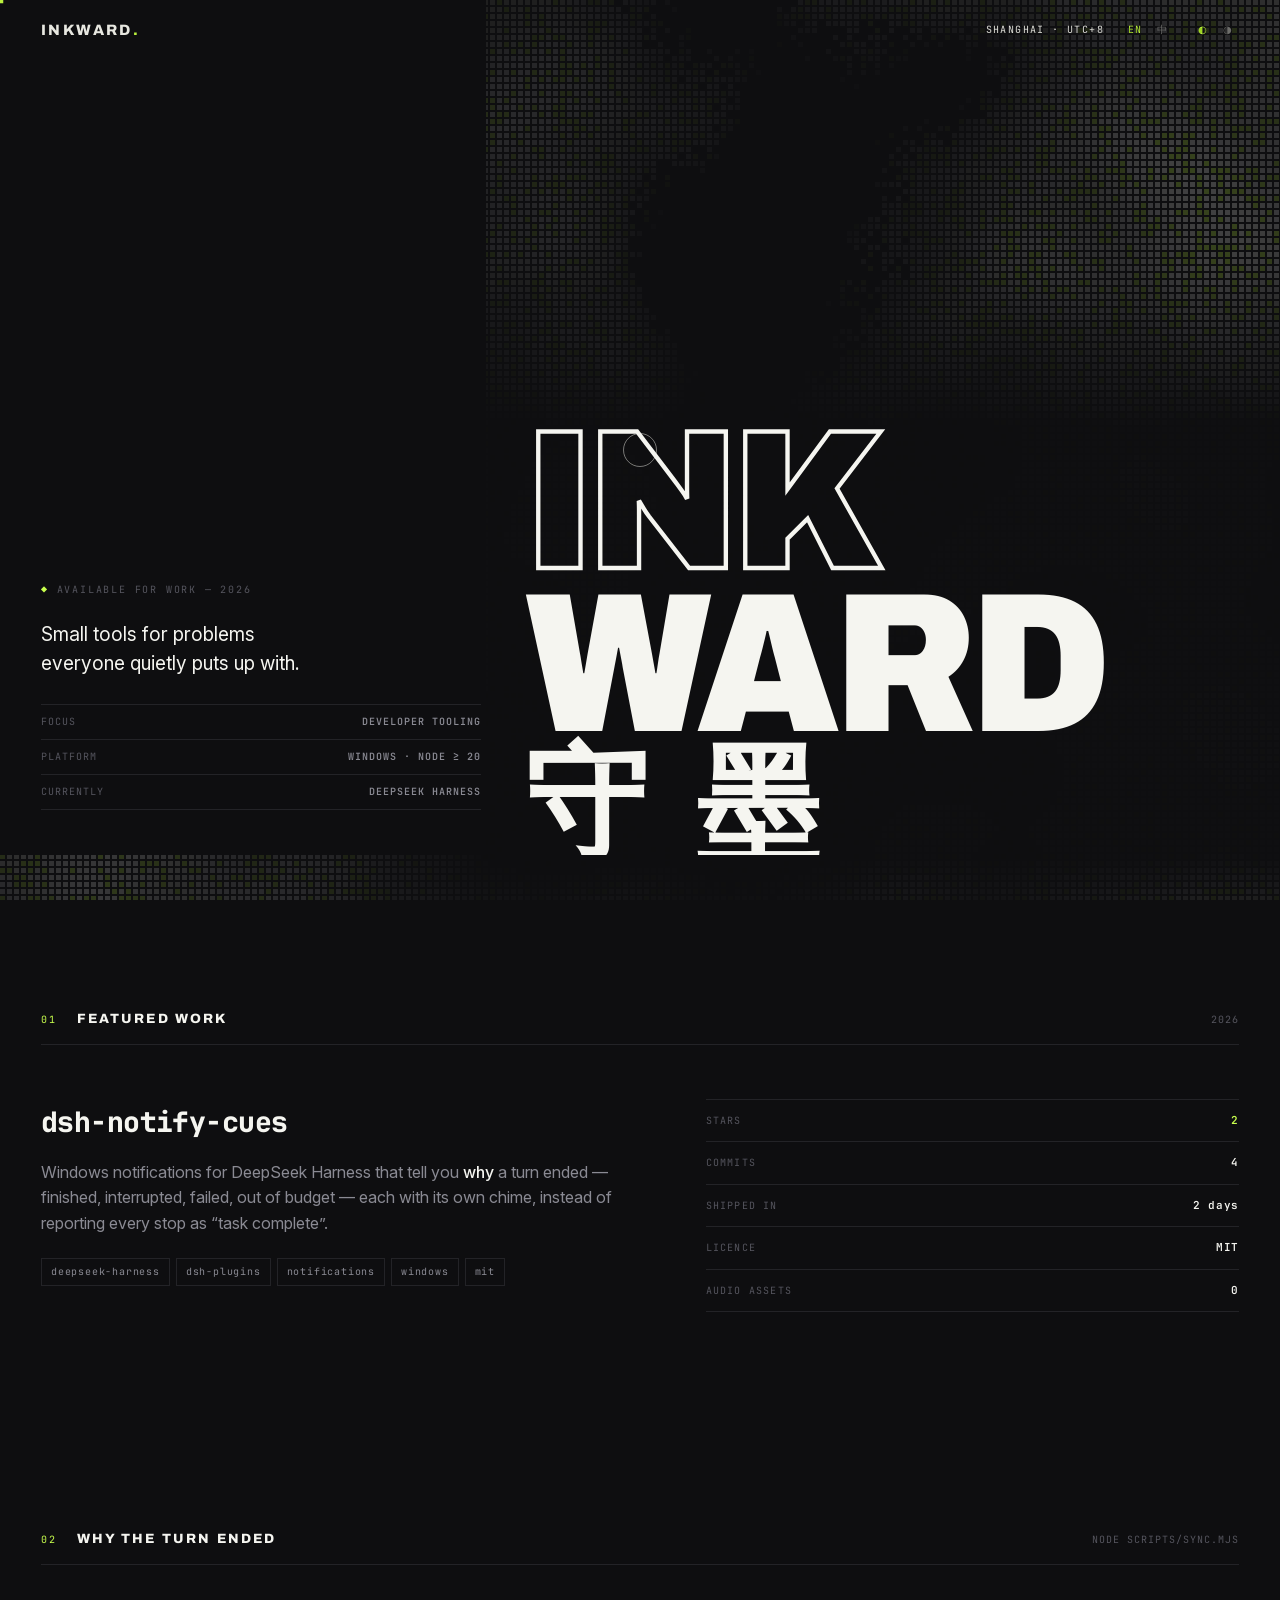
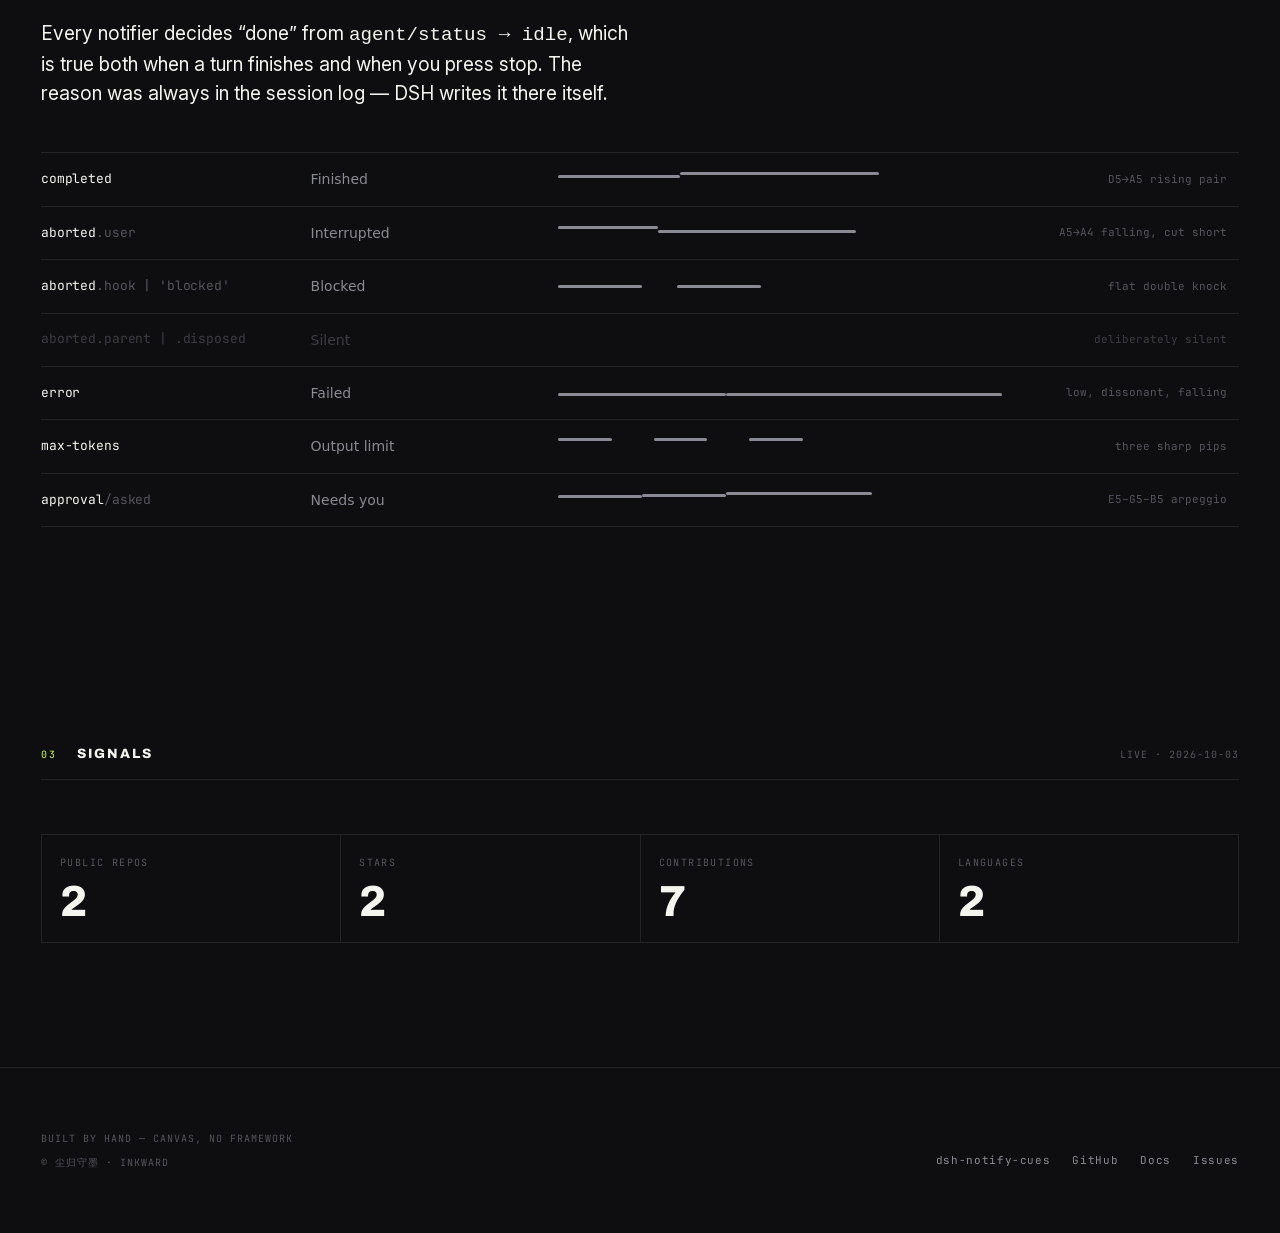
==== index.html @ d7ea8766 "feat: INKWARD site — generative pixel field, four language/theme variants" ====
<!doctype html>
<html lang="en" data-theme="dark" data-lang="en" class="no-js">
<head>
<meta charset="utf-8">
<meta name="viewport" content="width=device-width, initial-scale=1">
<title>INKWARD — 守墨</title>
<meta name="description" content="Small tools for problems everyone quietly puts up with. Windows-first, Node ≥ 20.">
<meta name="theme-color" content="#0E0E10">

<meta property="og:type" content="website">
<meta property="og:title" content="INKWARD — 守墨">
<meta property="og:description" content="Small tools for problems everyone quietly puts up with.">
<meta property="og:url" content="https://inkward.github.io/">
<meta name="twitter:card" content="summary_large_image">

<link rel="preload" href="fonts/archivo-var.woff2" as="font" type="font/woff2" crossorigin>
<link rel="preload" href="fonts/inter-var.woff2" as="font" type="font/woff2" crossorigin>
<link rel="stylesheet" href="styles.css">

<script>
/* Runs before first paint: decide the theme and language from storage, and mark
   that JS is available so the reveal styles only apply when something can undo
   them. Inline and synchronous on purpose — any deferred version flashes. */
(function () {
  var d = document.documentElement;
  d.classList.remove('no-js');
  d.classList.add('js');
  try {
    var t = localStorage.getItem('inkward:theme');
    var l = localStorage.getItem('inkward:lang');
    d.setAttribute('data-theme', 'dark');
    else if (window.matchMedia('(prefers-color-scheme: light)').matches) {
      /* The brief says dark is the default, so the OS preference only applies
         when the visitor has never chosen. */
      d.setAttribute('data-theme', 'dark');
    }
    d.setAttribute('data-lang', 'en');
    else if ((navigator.language || '').toLowerCase().indexOf('zh') === 0) d.setAttribute('data-lang', 'zh');
  } catch (e) { /* private mode — fall back to the defaults in the markup */ }
})();
</script>
</head>

<body>
<div class="cursor" aria-hidden="true"></div>
<div class="cursor-ring" aria-hidden="true"></div>

<!-- The generative field. Fixed behind everything, and the only ornament on the
     page. Painted by field.js on a Canvas 2D context. -->
<div class="field-wrap" aria-hidden="true"><canvas id="field"></canvas></div>

<!-- ------------------------------------------------------------------ nav -->
<header class="nav">
  <a class="wordmark" href="#top">INKWARD<span>.</span></a>

  <div class="nav-meta">
    <span data-only="en">Shanghai · UTC+8</span>
    <span data-only="zh">上海 · UTC+8</span>

    <div class="switch" role="group" aria-label="Language">
      <button type="button" data-set-lang="en" aria-pressed="true">EN</button>
      <button type="button" data-set-lang="zh" aria-pressed="false">中</button>
    </div>

    <div class="switch" role="group" aria-label="Theme">
      <button type="button" data-set-theme="dark" aria-pressed="true">◐</button>
      <button type="button" data-set-theme="light" aria-pressed="false">◑</button>
    </div>
  </div>
</header>

<main id="top">

<!-- ----------------------------------------------------------------- hero -->
<section class="hero">
  <div class="hero-rail">
    <div class="hero-rail-inner">
      <p class="eyebrow">
        <b>◆</b>
        <span data-only="en">Available for work — 2026</span>
        <span data-only="zh">可接项目 — 2026</span>
      </p>

      <p class="lede" data-only="en">
        Small tools for problems everyone quietly puts up with.
      </p>
      <p class="lede" data-only="zh">
        写工具，解决那些每个人都默默忍受的小问题。
      </p>

      <ul class="rail-list">
        <li>
          <span data-only="en">Focus</span><span data-only="zh">方向</span>
          <b data-only="en">Developer tooling</b><b data-only="zh">开发工具</b>
        </li>
        <li>
          <span data-only="en">Platform</span><span data-only="zh">平台</span>
          <b>Windows · Node ≥ 20</b>
        </li>
        <li>
          <span data-only="en">Currently</span><span data-only="zh">当前</span>
          <b>DeepSeek Harness</b>
        </li>
      </ul>
    </div>
  </div>

  <div class="hero-display">
    <h1 class="display">
      <span class="hollow">Ink</span>
      <span class="solid">ward</span>
      <span class="zh">守 墨</span>
    </h1>
  </div>
</section>

<!-- -------------------------------------------------------------- project -->
<section id="work">
  <div class="wrap">
    <div class="sec-head reveal">
      <span class="sec-num">01</span>
      <h2 class="sec-title"><span data-only="en">Featured work</span><span data-only="zh">代表作品</span></h2>
      <span class="sec-note">2026</span>
    </div>

    <div class="project">
      <div class="reveal">
        <h3>dsh-notify-cues</h3>
        <p data-only="en">
          Windows notifications for DeepSeek Harness that tell you <strong>why</strong> a turn
          ended — finished, interrupted, failed, out of budget — each with its own chime,
          instead of reporting every stop as “task complete”.
        </p>
        <p data-only="zh">
          给 DeepSeek Harness 的 Windows 通知：告诉你这一轮<strong>为什么</strong>结束 ——
          完成、被中断、出错、额度耗尽，各有各的提示音，而不是把每次停止都报成「任务完成」。
        </p>
        <div class="tags">
          <span class="tag">deepseek-harness</span>
          <span class="tag">dsh-plugins</span>
          <span class="tag">notifications</span>
          <span class="tag">windows</span>
          <span class="tag">mit</span>
        </div>
      </div>

      <ul class="facts reveal" style="--d:80ms">
        <li><span data-only="en">Stars</span><span data-only="zh">Stars</span><b class="acid">2</b></li>
        <li><span data-only="en">Commits</span><span data-only="zh">提交</span><b>4</b></li>
        <li><span data-only="en">Shipped in</span><span data-only="zh">用时</span><b>2 days</b></li>
        <li><span data-only="en">Licence</span><span data-only="zh">许可</span><b>MIT</b></li>
        <li><span data-only="en">Audio assets</span><span data-only="zh">音频文件</span><b>0</b></li>
      </ul>
    </div>
  </div>
</section>

<!-- --------------------------------------------------------------- matrix -->
<section id="detail">
  <div class="wrap">
    <div class="sec-head reveal">
      <span class="sec-num">02</span>
      <h2 class="sec-title"><span data-only="en">Why the turn ended</span><span data-only="zh">七种结束的理由</span></h2>
      <span class="sec-note">node scripts/sync.mjs</span>
    </div>

    <p class="lede reveal" style="max-width:70ch;margin-bottom:clamp(28px,5vh,56px)">
      <span data-only="en">Every notifier decides “done” from <code>agent/status → idle</code>, which is
      true both when a turn finishes and when you press stop. The reason was always in the
      session log — DSH writes it there itself.</span>
      <span data-only="zh">每个通知插件都靠 <code>agent/status → idle</code> 判断「完成了」，
      可这个信号在正常结束和你按下停止时完全相同。原因其实一直都在会话日志里 —— DSH 自己写的。</span>
    </p>

    <div class="matrix" id="matrix">
      <!-- Rows are generated by site.js from the same tone table the plugin uses,
           so the contour bars are measured, not drawn by hand. -->
    </div>
  </div>
</section>

<!-- ------------------------------------------------------------- activity -->
<section id="activity">
  <div class="wrap">
    <div class="sec-head reveal">
      <span class="sec-num">03</span>
      <h2 class="sec-title"><span data-only="en">Signals</span><span data-only="zh">现状</span></h2>
      <span class="sec-note" id="generated-note">live</span>
    </div>

    <dl class="acct reveal">
      <div><dt data-only="en">Public repos</dt><dt data-only="zh">公开仓库</dt><dd data-stat="repos">—</dd></div>
      <div><dt data-only="en">Stars</dt><dt data-only="zh">Stars</dt><dd data-stat="stars">—</dd></div>
      <div><dt data-only="en">Contributions</dt><dt data-only="zh">贡献</dt><dd data-stat="contribs">—</dd></div>
      <div><dt data-only="en">Languages</dt><dt data-only="zh">语言</dt><dd data-stat="langs">—</dd></div>
    </dl>
  </div>
</section>

</main>

<!-- --------------------------------------------------------------- footer -->
<footer>
  <div class="foot">
    <div>
      <p class="colophon">
        <span data-only="en">Built by hand — Canvas, no framework</span>
        <span data-only="zh">手写实现 —— Canvas，无框架</span>
      </p>
      <p class="colophon" style="margin-top:8px">© 尘归守墨 · INKWARD</p>
    </div>
    <nav class="foot-links">
      <a href="https://github.com/3332210/dsh-notify-cues">dsh-notify-cues</a>
      <a href="https://github.com/3332210">GitHub</a>
      <a href="https://github.com/3332210/dsh-notify-cues/blob/main/README.md" data-only="en">Docs</a>
      <a href="https://github.com/3332210/dsh-notify-cues/blob/main/README.md" data-only="zh">文档</a>
      <a href="https://github.com/3332210/dsh-notify-cues/issues" data-only="en">Issues</a>
      <a href="https://github.com/3332210/dsh-notify-cues/issues" data-only="zh">反馈</a>
    </nav>
  </div>
</footer>

<script type="module" src="site.js"></script>
</body>
</html>
---- styles.css ----
/* ===========================================================================
   INKWARD — stylesheet
   Governed by DESIGN.md. The three rules that matter:
     1. real scale contrast (18vw display vs 10px mono), nothing in between
     2. the field is the only ornament; no gradient strips, glows or stray rules
     3. the acid accent stays under 0.5% of visible area
   ========================================================================= */

/* ---------------------------------------------------------------- fonts -- */
/* Self-hosted variable fonts. One file per family covers the whole weight axis.
   Paths are relative, not root-absolute: the site is served from /inkward/ on
   GitHub Pages until a custom domain exists, and /fonts/… would 404 there. */
@font-face {
  font-family: 'Archivo';
  src: url('fonts/archivo-var.woff2') format('woff2-variations'),
       url('fonts/archivo-var.woff2') format('woff2');
  font-weight: 100 900;
  font-stretch: 62% 125%;
  font-display: swap;
}
@font-face {
  font-family: 'Inter';
  src: url('fonts/inter-var.woff2') format('woff2-variations'),
       url('fonts/inter-var.woff2') format('woff2');
  font-weight: 100 900;
  font-display: swap;
}
@font-face {
  font-family: 'JetBrains Mono';
  src: url('fonts/jetbrainsmono-var.woff2') format('woff2-variations'),
       url('fonts/jetbrainsmono-var.woff2') format('woff2');
  font-weight: 100 800;
  font-display: swap;
}

/* ---------------------------------------------------------------- tokens -- */
:root {
  --display: 'Archivo', 'Arial Black', system-ui, sans-serif;
  --sans: 'Inter', -apple-system, 'Segoe UI', system-ui, sans-serif;
  --mono: 'JetBrains Mono', ui-monospace, 'SF Mono', Consolas, monospace;
  /* No webfont for CJK: a full Simplified set is 3–8 MB, which is the wrong
     trade for a one-page site. The system stack is excellent on all three
     platforms, and the display/body size contrast carries the language. */
  --cjk: 'PingFang SC', 'Hiragino Sans GB', 'Microsoft YaHei', 'Noto Sans CJK SC',
         'Source Han Sans SC', system-ui, sans-serif;

  --ease: cubic-bezier(.16, .7, 0, 1);
  --slow: 900ms;
  --base: 600ms;
  --fast: 280ms;

  --gutter: clamp(20px, 3.2vw, 56px);
  --maxw: 1600px;
  --rail: 38%;
}

/* Dark is the default (per the brief). Light is an explicit opt-in. */
:root, :root[data-theme='dark'] {
  --paper: #0E0E10;
  --paper-2: #131316;
  --ink: #F5F5F0;
  --ink-2: #8A8A93;
  --ink-3: #55555E;
  --rule: #232327;
  --acid: #C8FF4D;
  --field-accent: #C8FF4D;
  --field-ink: #F5F5F0;
  color-scheme: dark;
}
:root[data-theme='light'] {
  --paper: #F2EFE9;
  --paper-2: #E9E5DD;
  --ink: #0B0B0D;
  --ink-2: #5C5C63;
  --ink-3: #8E8E93;
  --rule: #DEDAD1;
  --acid: #5C7A00;          /* darkened so it still reads on paper */
  --field-accent: #7A9E12;
  --field-ink: #2A2A2E;
  color-scheme: light;
}

* { box-sizing: border-box; }

html { -webkit-text-size-adjust: 100%; }

body {
  margin: 0;
  background: var(--paper);
  color: var(--ink);
  font-family: var(--sans);
  font-size: 16px;
  line-height: 1.6;
  overflow-x: hidden;
  transition: background var(--base) var(--ease), color var(--base) var(--ease);
}
html[data-lang='zh'] body { font-family: var(--cjk); }

::selection { background: var(--acid); color: var(--paper); }

/* --------------------------------------------------------------- cursor -- */
/* The single piece of showmanship on the page. A hard acid square tracks the
   pointer exactly; a thin ring lags behind it. Hidden on touch devices and for
   readers who asked for less motion. */
.cursor, .cursor-ring {
  position: fixed; top: 0; left: 0; z-index: 9999;
  pointer-events: none; will-change: transform;
}
.cursor {
  width: 7px; height: 7px; background: var(--acid);
  transform: translate3d(-50%, -50%, 0);
  mix-blend-mode: difference;
}
.cursor-ring {
  width: 34px; height: 34px;
  border: 1px solid color-mix(in srgb, var(--ink) 45%, transparent);
  border-radius: 50%;
  transform: translate3d(-50%, -50%, 0) scale(1);
  transition: width var(--fast) var(--ease), height var(--fast) var(--ease),
              border-color var(--fast) var(--ease), background var(--fast) var(--ease);
}
body[data-cursor='link'] .cursor-ring {
  width: 58px; height: 58px;
  border-color: var(--acid);
  background: color-mix(in srgb, var(--acid) 12%, transparent);
}
@media (hover: none), (prefers-reduced-motion: reduce) {
  .cursor, .cursor-ring { display: none; }
}

/* ------------------------------------------------------------------ nav -- */
.nav {
  position: fixed; inset: 0 0 auto 0; z-index: 100;
  display: flex; align-items: center; justify-content: space-between;
  gap: 24px;
  padding: 18px var(--gutter);
  mix-blend-mode: difference;   /* keeps it legible over both the field and paper */
  color: #F5F5F0;
}
:root[data-theme='light'] .nav { mix-blend-mode: normal; color: var(--ink); }

.wordmark {
  font-family: var(--display);
  font-weight: 800;
  font-size: 15px;
  letter-spacing: 0.16em;
  text-transform: uppercase;
  text-decoration: none; color: inherit;
}
.wordmark span { color: var(--acid); }

.nav-meta {
  display: flex; align-items: center; gap: 18px;
  font-family: var(--mono); font-size: 10px;
  letter-spacing: 0.14em; text-transform: uppercase;
}

/* The theme/language switches are metadata, so they are 10px mono text buttons.
   Deliberately not a toggle switch or an icon set — those read as a product. */
.switch { display: flex; gap: 2px; }
.switch button {
  appearance: none; background: none; border: 0; cursor: pointer;
  font: inherit; color: inherit; opacity: 0.42;
  padding: 4px 6px; letter-spacing: 0.14em;
  transition: opacity var(--fast) var(--ease), color var(--fast) var(--ease);
}
.switch button:hover { opacity: 0.8; }
.switch button[aria-pressed='true'] { opacity: 1; color: var(--acid); }

/* ---------------------------------------------------------------- field -- */
.field-wrap {
  position: fixed; inset: 0; z-index: 0; pointer-events: none;
}
#field { width: 100%; height: 100%; display: block; }

/* ------------------------------------------------------------------ hero -- */
.hero {
  position: relative; z-index: 2;
  min-height: 100svh;
  display: grid;
  grid-template-columns: var(--rail) 1fr;
  align-items: end;
  padding: 0 0 clamp(28px, 5vh, 64px);
}

/* The rail is a solid block of paper, so the field never sits behind the
   positioning line. Hard edge, no gradient — a soft edge would look like a bug. */
.hero-rail {
  background: var(--paper);
  padding: clamp(96px, 14vh, 160px) 0 clamp(0px, 2vh, 20px) var(--gutter);
  align-self: stretch;
  display: flex; flex-direction: column; justify-content: flex-end;
  padding-bottom: clamp(28px, 5vh, 64px);
}
.hero-rail-inner { max-width: 44ch; }

.eyebrow {
  font-family: var(--mono); font-size: 10px; letter-spacing: 0.18em;
  text-transform: uppercase; color: var(--ink-3);
  margin: 0 0 22px;
}
.eyebrow b { color: var(--acid); font-weight: 500; }

.lede {
  font-size: clamp(17px, 1.5vw, 21px);
  line-height: 1.5; margin: 0 0 26px; color: var(--ink);
  text-wrap: balance;
}
.lede-en { color: var(--ink-2); font-size: 0.82em; }

.rail-list {
  margin: 0; padding: 0; list-style: none;
  border-top: 1px solid var(--rule);
}
.rail-list li {
  display: flex; justify-content: space-between; gap: 16px;
  padding: 9px 0; border-bottom: 1px solid var(--rule);
  font-family: var(--mono); font-size: 10px;
  letter-spacing: 0.1em; text-transform: uppercase; color: var(--ink-3);
}
.rail-list li b { color: var(--ink-2); font-weight: 500; }

/* ---- the display type: the whole point of the page ---- */
.hero-display {
  align-self: end;
  padding-left: clamp(16px, 3vw, 48px);
  padding-right: var(--gutter);
  overflow: hidden;             /* crop, do not clip-path */
}
.display {
  margin: 0;
  font-family: var(--display);
  font-weight: 900;
  font-size: clamp(64px, 15.5vw, 260px);
  line-height: 0.82;
  letter-spacing: -0.035em;
  text-transform: uppercase;
  font-stretch: 92%;
}
/* Alternating solid / hollow: hollow = not yet written, solid = inked.
   The stroke is ~2.5% of the em and always counterpoints the fill colour. */
.display .hollow {
  color: transparent;
  -webkit-text-stroke: 0.022em var(--ink);
  text-stroke: 0.022em var(--ink);
  display: block;
}
.display .solid { display: block; color: var(--ink); }
.display .zh {
  display: block;
  font-family: var(--cjk);
  font-size: 0.62em;
  letter-spacing: 0.02em;
  font-weight: 800;
  margin-top: 0.06em;
}

/* Language swap: both strings live in the DOM, CSS picks one. No re-render,
   no flash, and it works with JS disabled. */
html[data-lang='en'] [data-only='zh'] { display: none; }
html[data-lang='zh'] [data-only='en'] { display: none; }

/* -------------------------------------------------------------- sections -- */
section { position: relative; z-index: 2; }
.wrap {
  max-width: var(--maxw); margin: 0 auto;
  padding: clamp(72px, 12vh, 180px) var(--gutter);
}
.sec-head {
  display: flex; align-items: baseline; gap: 20px;
  border-bottom: 1px solid var(--rule);
  padding-bottom: 14px; margin-bottom: clamp(32px, 6vh, 72px);
}
.sec-num {
  font-family: var(--mono); font-size: 10px; letter-spacing: 0.18em;
  color: var(--acid); flex: 0 0 auto;
}
.sec-title {
  margin: 0; font-family: var(--display); font-weight: 800;
  font-size: clamp(13px, 1.05vw, 15px);
  letter-spacing: 0.16em; text-transform: uppercase;
}
.sec-note {
  margin-left: auto; font-family: var(--mono); font-size: 10px;
  letter-spacing: 0.1em; text-transform: uppercase; color: var(--ink-3);
}

/* --------------------------------------------------------------- project -- */
.project {
  display: grid;
  grid-template-columns: minmax(0, 1.15fr) minmax(0, 1fr);
  gap: clamp(24px, 4vw, 72px);
  align-items: start;
}
.project h3 {
  margin: 0 0 16px;
  font-family: var(--mono); font-weight: 700;
  font-size: clamp(20px, 2.2vw, 34px);
  letter-spacing: -0.02em;
}
.project p { max-width: 58ch; color: var(--ink-2); margin: 0 0 20px; }
.project p strong { color: var(--ink); font-weight: 500; }

.facts { margin: 0; padding: 0; list-style: none; border-top: 1px solid var(--rule); }
.facts li {
  display: grid; grid-template-columns: 1fr auto; gap: 16px; align-items: baseline;
  padding: 12px 0; border-bottom: 1px solid var(--rule);
  font-family: var(--mono); font-size: 11px; letter-spacing: 0.06em;
}
.facts li span { color: var(--ink-3); text-transform: uppercase; letter-spacing: 0.12em; font-size: 10px; }
.facts li b { font-weight: 500; color: var(--ink); }
.facts li b.acid { color: var(--acid); }

.tags { display: flex; flex-wrap: wrap; gap: 6px; margin-top: 22px; }
.tag {
  font-family: var(--mono); font-size: 10px; letter-spacing: 0.08em;
  padding: 5px 9px; border: 1px solid var(--rule); color: var(--ink-2);
  transition: border-color var(--fast) var(--ease), color var(--fast) var(--ease);
}
.tag:hover { border-color: var(--acid); color: var(--ink); }

/* ---------------------------------------------------------------- matrix -- */
.matrix { border-top: 1px solid var(--rule); }
.row {
  display: grid;
  grid-template-columns: minmax(120px, 1.1fr) minmax(120px, 1fr) minmax(0, 2fr) minmax(90px, 0.9fr);
  gap: clamp(12px, 2vw, 32px);
  align-items: center;
  padding: 15px 12px 15px 0;
  border-bottom: 1px solid var(--rule);
  position: relative;
  transition: background var(--base) var(--ease), padding-left var(--base) var(--ease);
}
.row::before {
  content: ''; position: absolute; left: 0; top: 0; bottom: 0; width: 2px;
  background: var(--acid); transform: scaleY(0); transform-origin: top;
  transition: transform var(--base) var(--ease);
}
.row:hover { background: var(--paper-2); padding-left: 14px; }
.row:hover::before { transform: scaleY(1); }

.row code {
  font-family: var(--mono); font-size: 13px; color: var(--ink);
  letter-spacing: -0.01em;
}
.row code i { color: var(--ink-3); font-style: normal; }
.row .outcome { font-family: var(--cjk); font-size: 14px; color: var(--ink-2); }
.row .signal { font-family: var(--mono); font-size: 11px; color: var(--ink-3); text-align: right; }

/* The silent rows are the clever part, so they are marked out rather than
   given equal weight. Dimmed, dashed, no accent — the absence is the point. */
.row.silent code, .row.silent .outcome, .row.silent .signal { color: var(--ink-3); opacity: 0.66; }
.row.silent .contour { opacity: 0.3; }

/* Piano-roll contour: bar x/duration from the real tone table. */
.contour { display: flex; align-items: center; height: 22px; position: relative; }
.contour i {
  position: absolute; height: 3px; background: var(--ink-2); border-radius: 2px;
  transform-origin: left center;
}
.row:hover .contour i { background: var(--acid); }
.row.silent .contour i { background: var(--ink-3); height: 1px; }

/* -------------------------------------------------------------- activity -- */
.acct {
  display: grid; grid-template-columns: repeat(auto-fit, minmax(120px, 1fr));
  gap: 1px; background: var(--rule); border: 1px solid var(--rule);
}
.acct div { background: var(--paper); padding: 20px 18px; }
.acct dt {
  font-family: var(--mono); font-size: 10px; letter-spacing: 0.14em;
  text-transform: uppercase; color: var(--ink-3); margin: 0 0 10px;
}
.acct dd {
  margin: 0; font-family: var(--display); font-weight: 800;
  font-size: clamp(28px, 3.4vw, 52px); line-height: 0.95; letter-spacing: -0.03em;
}

/* ---------------------------------------------------------------- footer -- */
footer { position: relative; z-index: 2; border-top: 1px solid var(--rule); }
.foot {
  max-width: var(--maxw); margin: 0 auto;
  padding: clamp(40px, 7vh, 88px) var(--gutter);
  display: flex; flex-wrap: wrap; gap: 24px; align-items: flex-end;
  justify-content: space-between;
}
.foot-links { display: flex; flex-wrap: wrap; gap: 22px; }
.foot a {
  color: var(--ink-2); text-decoration: none;
  font-family: var(--mono); font-size: 11px; letter-spacing: 0.06em;
  border-bottom: 1px solid transparent;
  transition: color var(--fast) var(--ease), border-color var(--fast) var(--ease);
}
.foot a:hover { color: var(--ink); border-bottom-color: var(--acid); }
.colophon {
  font-family: var(--mono); font-size: 10px; letter-spacing: 0.1em;
  text-transform: uppercase; color: var(--ink-3); margin: 0;
}

/* --------------------------------------------------------------- reveal -- */
/* Entrance is opt-in via a class the observer adds, so with JS disabled the
   content is simply present rather than invisible. */
.reveal { opacity: 1; }
html.js .reveal {
  opacity: 0; transform: translateY(22px);
  transition: opacity var(--slow) var(--ease), transform var(--slow) var(--ease);
  transition-delay: var(--d, 0ms);
}
html.js .reveal.in { opacity: 1; transform: none; }

/* ------------------------------------------------------------ responsive -- */
@media (max-width: 1080px) {
  :root { --rail: 100%; }
  .hero { grid-template-columns: 1fr; align-items: start; }
  .hero-rail { align-self: auto; padding-bottom: 34px; }
  .hero-display { padding-left: var(--gutter); }
  .project { grid-template-columns: 1fr; }
}
@media (max-width: 760px) {
  .row { grid-template-columns: 1fr auto; row-gap: 8px; }
  .row .contour { grid-column: 1 / -1; }
  .row .signal { text-align: left; grid-column: 1 / -1; }
  .sec-note { display: none; }
}
@media (prefers-reduced-motion: reduce) {
  * { animation-duration: 0.001ms !important; transition-duration: 0.001ms !important; }
  html.js .reveal { opacity: 1; transform: none; }
}
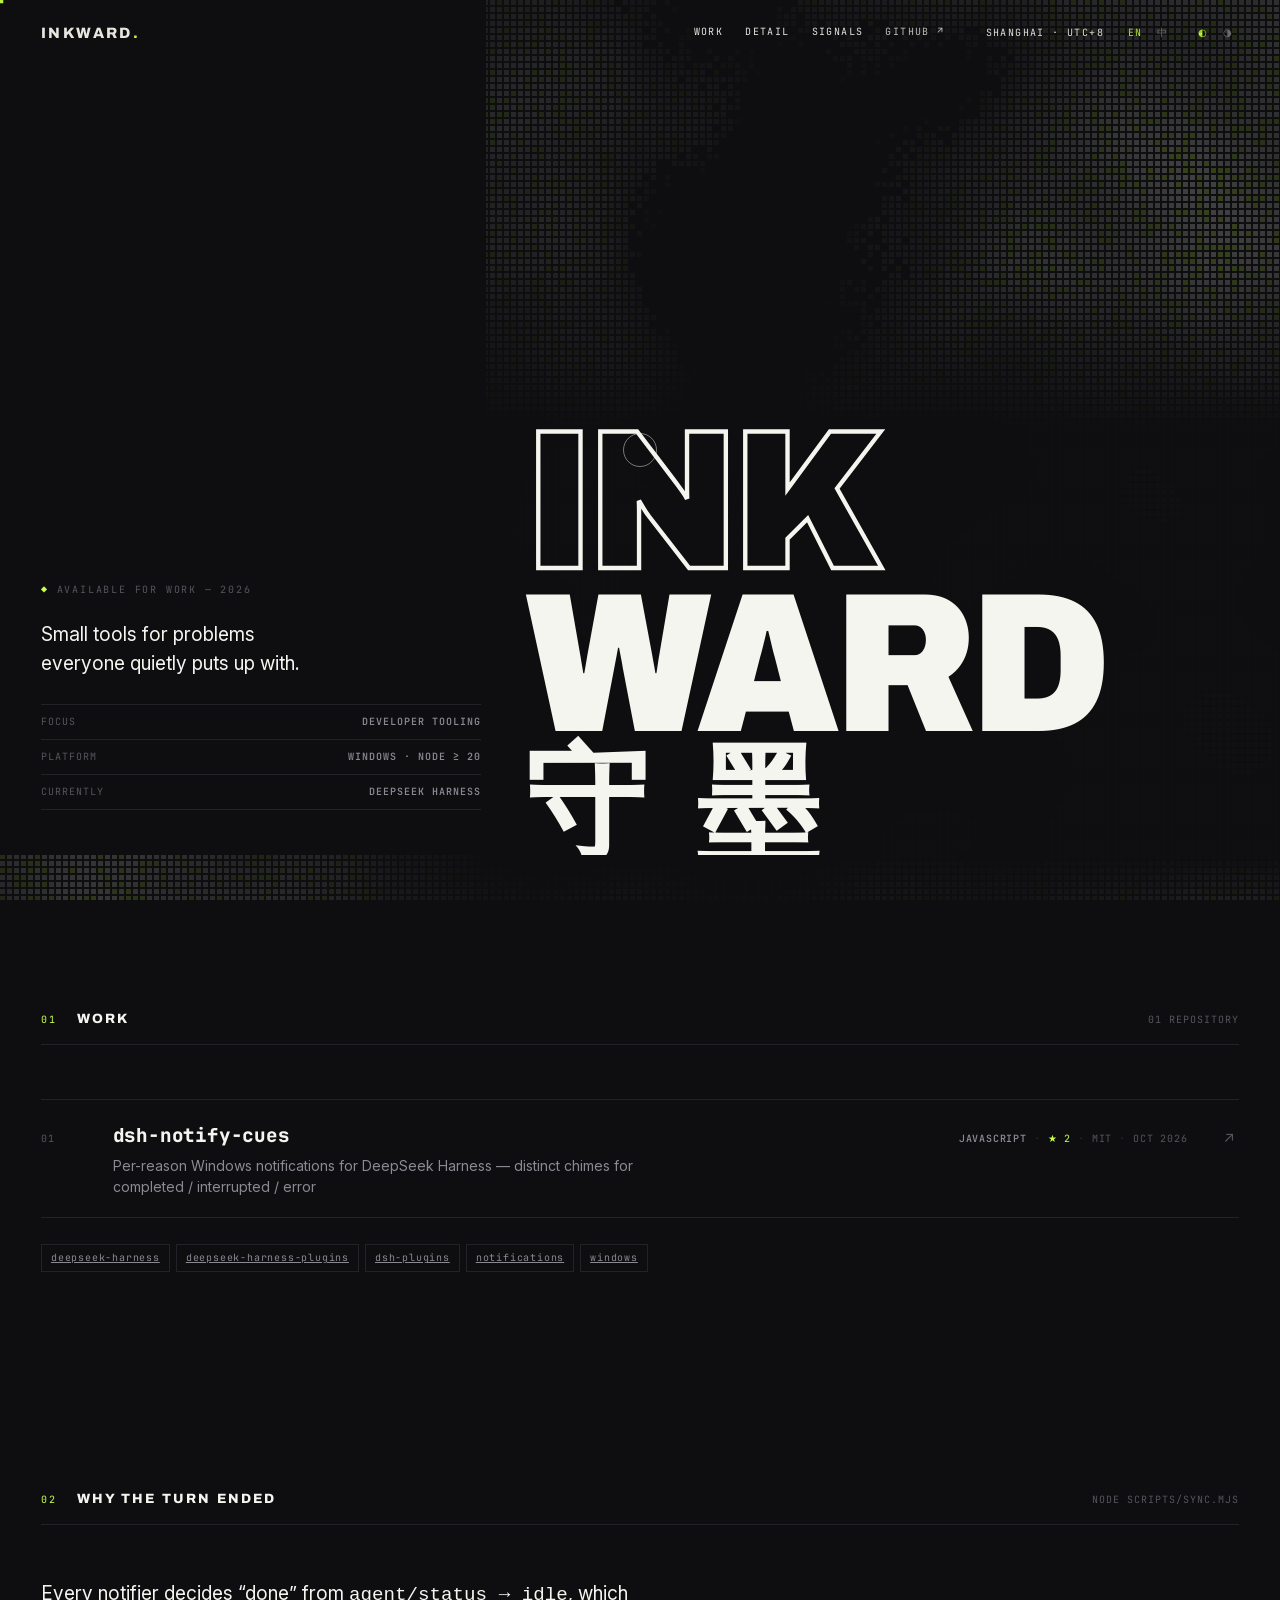
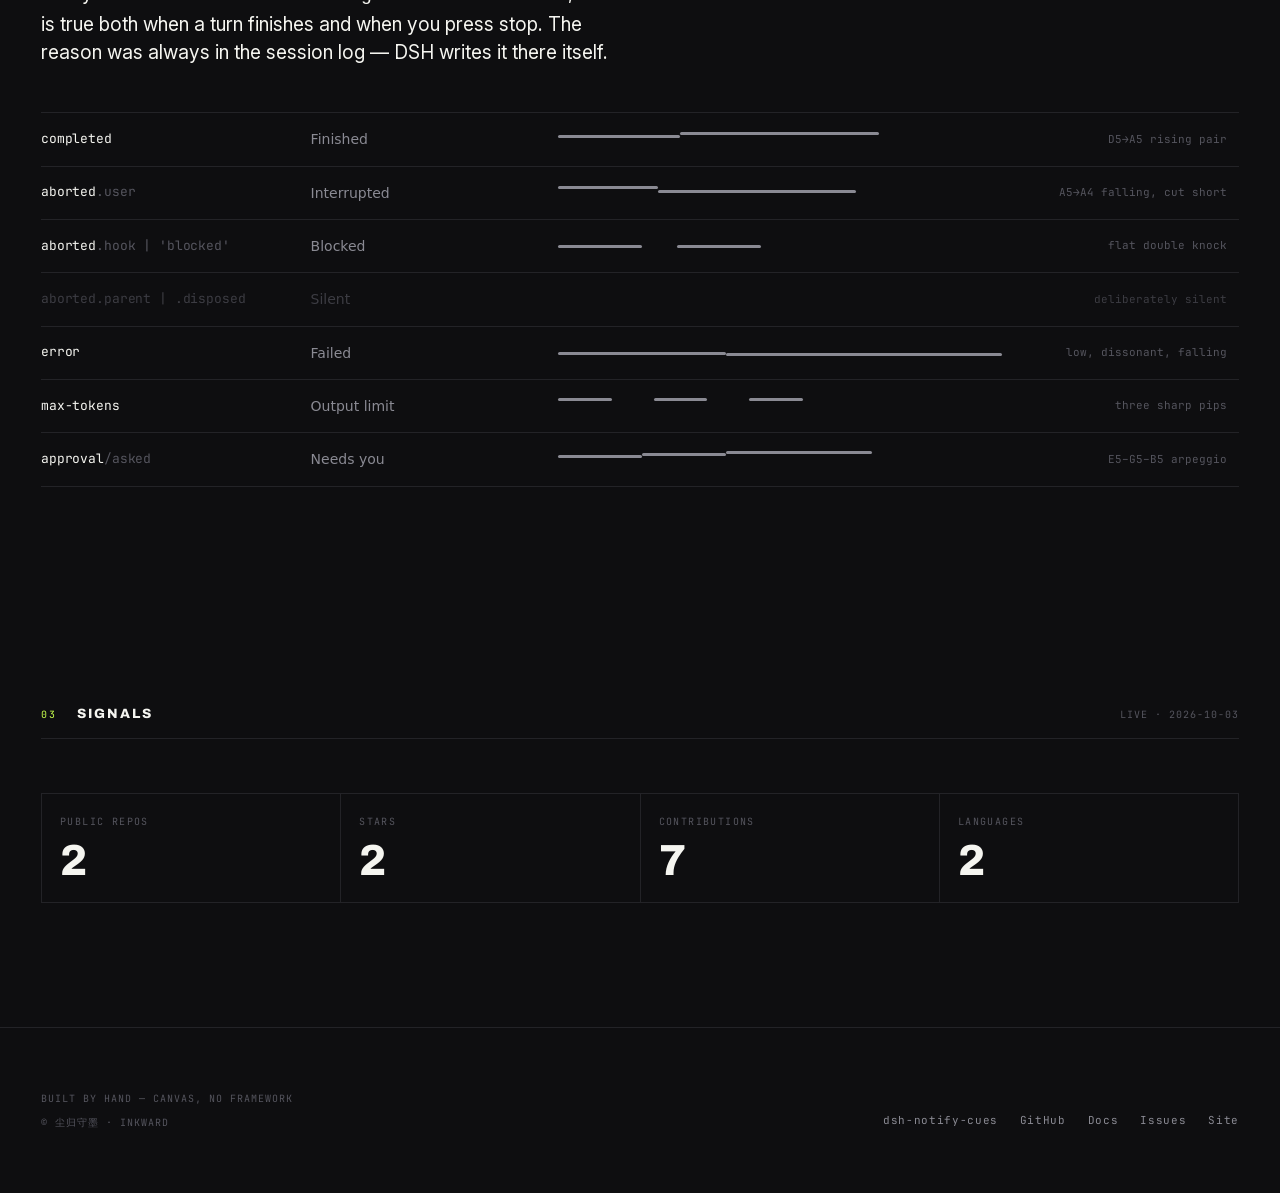
==== commit 407242e6: "feat: section nav, data-driven work list, real links and focus states" ====
--- a/index.html
+++ b/index.html
@@ -53,6 +53,16 @@
 <header class="nav">
   <a class="wordmark" href="#top">INKWARD<span>.</span></a>
 
+  <!-- Section links. These are the page's only real navigation, so they are
+       always visible and always keyboard reachable. The active one is marked by
+       scripts as the reader scrolls. -->
+  <nav class="nav-links" aria-label="Sections">
+    <a href="#work"><span data-only="en">Work</span><span data-only="zh">作品</span></a>
+    <a href="#detail"><span data-only="en">Detail</span><span data-only="zh">细节</span></a>
+    <a href="#activity"><span data-only="en">Signals</span><span data-only="zh">现状</span></a>
+    <a class="nav-gh" href="https://github.com/3332210" target="_blank" rel="noopener">GitHub&nbsp;↗</a>
+  </nav>
+
   <div class="nav-meta">
     <span data-only="en">Shanghai · UTC+8</span>
     <span data-only="zh">上海 · UTC+8</span>
@@ -119,39 +129,22 @@
   <div class="wrap">
     <div class="sec-head reveal">
       <span class="sec-num">01</span>
-      <h2 class="sec-title"><span data-only="en">Featured work</span><span data-only="zh">代表作品</span></h2>
-      <span class="sec-note">2026</span>
-    </div>
-
-    <div class="project">
-      <div class="reveal">
-        <h3>dsh-notify-cues</h3>
-        <p data-only="en">
-          Windows notifications for DeepSeek Harness that tell you <strong>why</strong> a turn
-          ended — finished, interrupted, failed, out of budget — each with its own chime,
-          instead of reporting every stop as “task complete”.
-        </p>
-        <p data-only="zh">
-          给 DeepSeek Harness 的 Windows 通知：告诉你这一轮<strong>为什么</strong>结束 ——
-          完成、被中断、出错、额度耗尽，各有各的提示音，而不是把每次停止都报成「任务完成」。
-        </p>
-        <div class="tags">
-          <span class="tag">deepseek-harness</span>
-          <span class="tag">dsh-plugins</span>
-          <span class="tag">notifications</span>
-          <span class="tag">windows</span>
-          <span class="tag">mit</span>
-        </div>
-      </div>
-
-      <ul class="facts reveal" style="--d:80ms">
-        <li><span data-only="en">Stars</span><span data-only="zh">Stars</span><b class="acid">2</b></li>
-        <li><span data-only="en">Commits</span><span data-only="zh">提交</span><b>4</b></li>
-        <li><span data-only="en">Shipped in</span><span data-only="zh">用时</span><b>2 days</b></li>
-        <li><span data-only="en">Licence</span><span data-only="zh">许可</span><b>MIT</b></li>
-        <li><span data-only="en">Audio assets</span><span data-only="zh">音频文件</span><b>0</b></li>
-      </ul>
-    </div>
+      <h2 class="sec-title"><span data-only="en">Work</span><span data-only="zh">作品</span></h2>
+      <span class="sec-note" id="work-count">—</span>
+    </div>
+
+    <!-- Rendered by site.js from stats.json. Every row is a real link to the
+         repository. Adding a repo to the sync makes it appear here with no code
+         change, which is the point: this list has to keep working as it grows. -->
+    <div class="work-list" id="work-list">
+      <noscript>
+        <p class="work-empty">The work list needs JavaScript. Every repository is at
+        <a href="https://github.com/3332210">github.com/3332210</a>.</p>
+      </noscript>
+    </div>
+
+    <!-- Topics, derived from the same data, each linking to its GitHub topic page. -->
+    <div class="tags" id="topic-links" style="margin-top:26px"></div>
   </div>
 </section>
 
@@ -210,12 +203,14 @@
       <p class="colophon" style="margin-top:8px">© 尘归守墨 · INKWARD</p>
     </div>
     <nav class="foot-links">
-      <a href="https://github.com/3332210/dsh-notify-cues">dsh-notify-cues</a>
-      <a href="https://github.com/3332210">GitHub</a>
-      <a href="https://github.com/3332210/dsh-notify-cues/blob/main/README.md" data-only="en">Docs</a>
-      <a href="https://github.com/3332210/dsh-notify-cues/blob/main/README.md" data-only="zh">文档</a>
-      <a href="https://github.com/3332210/dsh-notify-cues/issues" data-only="en">Issues</a>
-      <a href="https://github.com/3332210/dsh-notify-cues/issues" data-only="zh">反馈</a>
+      <a href="https://github.com/3332210/dsh-notify-cues" target="_blank" rel="noopener">dsh-notify-cues</a>
+      <a href="https://github.com/3332210" target="_blank" rel="noopener">GitHub</a>
+      <a href="https://github.com/3332210/dsh-notify-cues/blob/main/README.md" target="_blank" rel="noopener" data-only="en">Docs</a>
+      <a href="https://github.com/3332210/dsh-notify-cues/blob/main/README.md" target="_blank" rel="noopener" data-only="zh">文档</a>
+      <a href="https://github.com/3332210/dsh-notify-cues/issues" target="_blank" rel="noopener" data-only="en">Issues</a>
+      <a href="https://github.com/3332210/dsh-notify-cues/issues" target="_blank" rel="noopener" data-only="zh">反馈</a>
+      <a href="https://3332210.github.io/" data-only="en">Site</a>
+      <a href="https://3332210.github.io/zh.html" data-only="zh">主页</a>
     </nav>
   </div>
 </footer>
--- a/styles.css
+++ b/styles.css
@@ -84,6 +84,14 @@
 
 html { -webkit-text-size-adjust: 100%; }
 
+/* Anchor navigation scrolls smoothly — but not for readers who asked for less
+   motion, for whom a jump is the calmer behaviour. */
+@media (prefers-reduced-motion: no-preference) {
+  html { scroll-behavior: smooth; }
+}
+/* A fixed header must not cover the heading a deep link lands on. */
+section[id] { scroll-margin-top: 82px; }
+
 body {
   margin: 0;
   background: var(--paper);
@@ -155,6 +163,35 @@
   letter-spacing: 0.14em; text-transform: uppercase;
 }
 
+/* Section links. Real navigation, always visible, always keyboard reachable. */
+.nav-links {
+  display: flex; align-items: center; gap: 4px;
+  margin-left: auto; margin-right: 8px;
+  font-family: var(--mono); font-size: 10px;
+  letter-spacing: 0.14em; text-transform: uppercase;
+}
+.nav-links a {
+  color: inherit; text-decoration: none;
+  padding: 6px 9px;
+  opacity: 0.5;
+  border-bottom: 1px solid transparent;
+  transition: opacity var(--fast) var(--ease), border-color var(--fast) var(--ease), color var(--fast) var(--ease);
+}
+.nav-links a:hover { opacity: 1; border-bottom-color: var(--acid); }
+/* Marked by scroll position, not only by click, so it stays honest. */
+.nav-links a.is-current { opacity: 1; color: var(--acid); }
+.nav-links .nav-gh { opacity: 0.82; }
+.nav-links .nav-gh:hover { color: var(--acid); }
+
+/* Focus. The page is heavily keyboard-reachable, so the ring has to be
+   unmistakable and must never be removed without a replacement. */
+:focus-visible {
+  outline: 2px solid var(--acid);
+  outline-offset: 3px;
+  border-radius: 1px;
+}
+.nav-links a:focus-visible { outline-offset: 2px; }
+
 /* The theme/language switches are metadata, so they are 10px mono text buttons.
    Deliberately not a toggle switch or an icon set — those read as a product. */
 .switch { display: flex; gap: 2px; }
@@ -286,6 +323,74 @@
 }
 
 /* --------------------------------------------------------------- project -- */
+/* The work list. One row per repository, the whole row an anchor.
+   Rows are added by site.js as repositories appear, so this has to hold up at
+   any count: it is a list, not a card grid, because a list stays readable at 3
+   entries and at 30. */
+.work-list { border-top: 1px solid var(--rule); }
+
+.work-row {
+  display: grid;
+  grid-template-columns: 46px minmax(0, 1fr) auto 22px;
+  gap: clamp(10px, 2vw, 28px);
+  align-items: baseline;
+  padding: 20px 4px 20px 0;
+  border-bottom: 1px solid var(--rule);
+  text-decoration: none; color: inherit;
+  position: relative;
+  transition: padding-left var(--base) var(--ease), background var(--base) var(--ease);
+}
+/* The accent tick is the hover affordance: it grows from the top, which reads as
+   the row being pulled out of the list. */
+.work-row::before {
+  content: ''; position: absolute; left: 0; top: 0; bottom: 0; width: 2px;
+  background: var(--acid); transform: scaleY(0); transform-origin: top;
+  transition: transform var(--base) var(--ease);
+}
+.work-row:hover, .work-row:focus-visible { background: var(--paper-2); padding-left: 16px; }
+.work-row:hover::before, .work-row:focus-visible::before { transform: scaleY(1); }
+.work-row:focus-visible { outline-offset: -2px; }
+
+.work-idx {
+  font-family: var(--mono); font-size: 10px; letter-spacing: 0.1em;
+  color: var(--ink-3);
+  transition: color var(--fast) var(--ease);
+}
+.work-row:hover .work-idx { color: var(--acid); }
+
+.work-main { display: flex; flex-direction: column; gap: 5px; min-width: 0; }
+.work-name {
+  font-family: var(--mono); font-weight: 700;
+  font-size: clamp(15px, 1.5vw, 21px); letter-spacing: -0.01em;
+  overflow-wrap: anywhere;
+}
+.work-desc {
+  font-size: 14px; line-height: 1.5; color: var(--ink-2);
+  max-width: 62ch;
+}
+
+.work-meta {
+  font-family: var(--mono); font-size: 10px; letter-spacing: 0.08em;
+  text-transform: uppercase; color: var(--ink-3);
+  display: flex; flex-wrap: wrap; gap: 7px; align-items: baseline;
+  justify-content: flex-end;
+}
+.work-meta b { font-weight: 500; color: var(--ink-2); }
+.work-star { color: var(--acid); }
+.work-sep { opacity: 0.45; }
+
+.work-arrow {
+  font-size: 15px; color: var(--ink-3); text-align: right;
+  transition: transform var(--base) var(--ease), color var(--fast) var(--ease);
+}
+.work-row:hover .work-arrow { color: var(--acid); transform: translate(3px, -3px); }
+
+.work-empty {
+  font-family: var(--mono); font-size: 12px; color: var(--ink-3);
+  padding: 26px 0;
+}
+.work-empty a { color: var(--acid); }
+
 .project {
   display: grid;
   grid-template-columns: minmax(0, 1.15fr) minmax(0, 1fr);
@@ -416,12 +521,71 @@
   .hero-display { padding-left: var(--gutter); }
   .project { grid-template-columns: 1fr; }
 }
+
+/* The section links are the first thing to go when space runs out, but the
+   GitHub link stays — it is the one destination that is not reachable by
+   scrolling. */
+@media (max-width: 900px) {
+  .nav-links a:not(.nav-gh) { display: none; }
+  .nav-links { margin-right: 4px; }
+}
+
+/* Narrow phones. Two real failures showed up at 375 px: the wordmark ran off
+   the right edge because 15.5vw of "WARD" is wider than the viewport, and the
+   metadata rows were clipped because a long right-hand value could not wrap. */
+@media (max-width: 620px) {
+  .hero { min-height: auto; padding-bottom: 28px; }
+  .hero-rail { padding-top: 84px; }
+  .lede { font-size: 16px; }
+  .display { font-size: clamp(46px, 19vw, 130px); line-height: 0.84; }
+  .display .zh { font-size: 0.5em; }
+
+  /* The label column is fixed; the value takes the rest and may wrap. */
+  .rail-list li {
+    display: grid;
+    grid-template-columns: minmax(72px, 34%) 1fr;
+    gap: 10px;
+    align-items: baseline;
+  }
+  .rail-list li b { overflow-wrap: anywhere; }
+
+  /* Only the switches stay in the nav — the location is decoration at this size,
+     and dropping it is what stops the row from running off the screen. */
+  .nav { padding: 14px var(--gutter); gap: 12px; }
+  .nav-meta > span { display: none; }
+  .nav-meta { gap: 10px; }
+
+  .sec-head { flex-wrap: wrap; gap: 10px; }
+  .facts li { grid-template-columns: 1fr auto; }
+  .acct { grid-template-columns: repeat(2, 1fr); }
+  .foot { flex-direction: column; align-items: flex-start; }
+
+  /* Stack the work row: index and arrow on one line with the name, metadata
+     beneath. The description keeps the full width, which is where it is worth
+     reading. */
+  .work-row {
+    grid-template-columns: 28px minmax(0, 1fr) 18px;
+    row-gap: 6px;
+    align-items: start;
+    padding: 17px 2px 17px 0;
+  }
+  .work-row:hover, .work-row:focus-visible { padding-left: 10px; }
+  .work-meta {
+    grid-column: 2 / 3;
+    justify-content: flex-start;
+    margin-top: 2px;
+  }
+  .work-arrow { grid-row: 1; grid-column: 3; }
+  .work-desc { font-size: 13.5px; }
+}
+
 @media (max-width: 760px) {
   .row { grid-template-columns: 1fr auto; row-gap: 8px; }
   .row .contour { grid-column: 1 / -1; }
   .row .signal { text-align: left; grid-column: 1 / -1; }
   .sec-note { display: none; }
 }
+
 @media (prefers-reduced-motion: reduce) {
   * { animation-duration: 0.001ms !important; transition-duration: 0.001ms !important; }
   html.js .reveal { opacity: 1; transform: none; }
